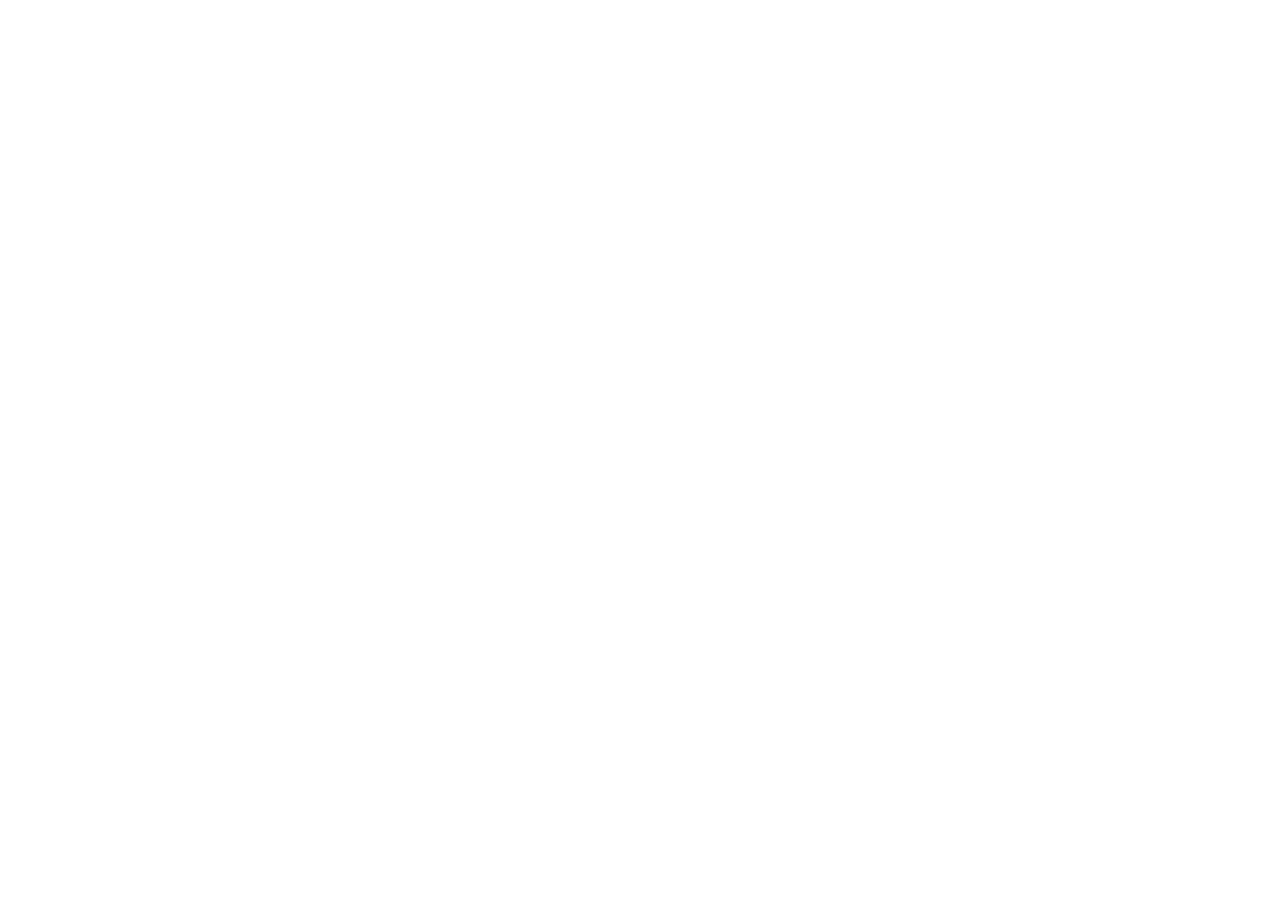
==== index.html @ fe01c3df "ang aking website" ====
<!DOCTYPE html>
<html lang="en">
<head>
    <meta charset="UTF-8">
    <meta name="viewport" content="width=device-width, initial-scale=1.0">
    <title>hi pooo</title>
</head>
<body>
    
</body>
</html>
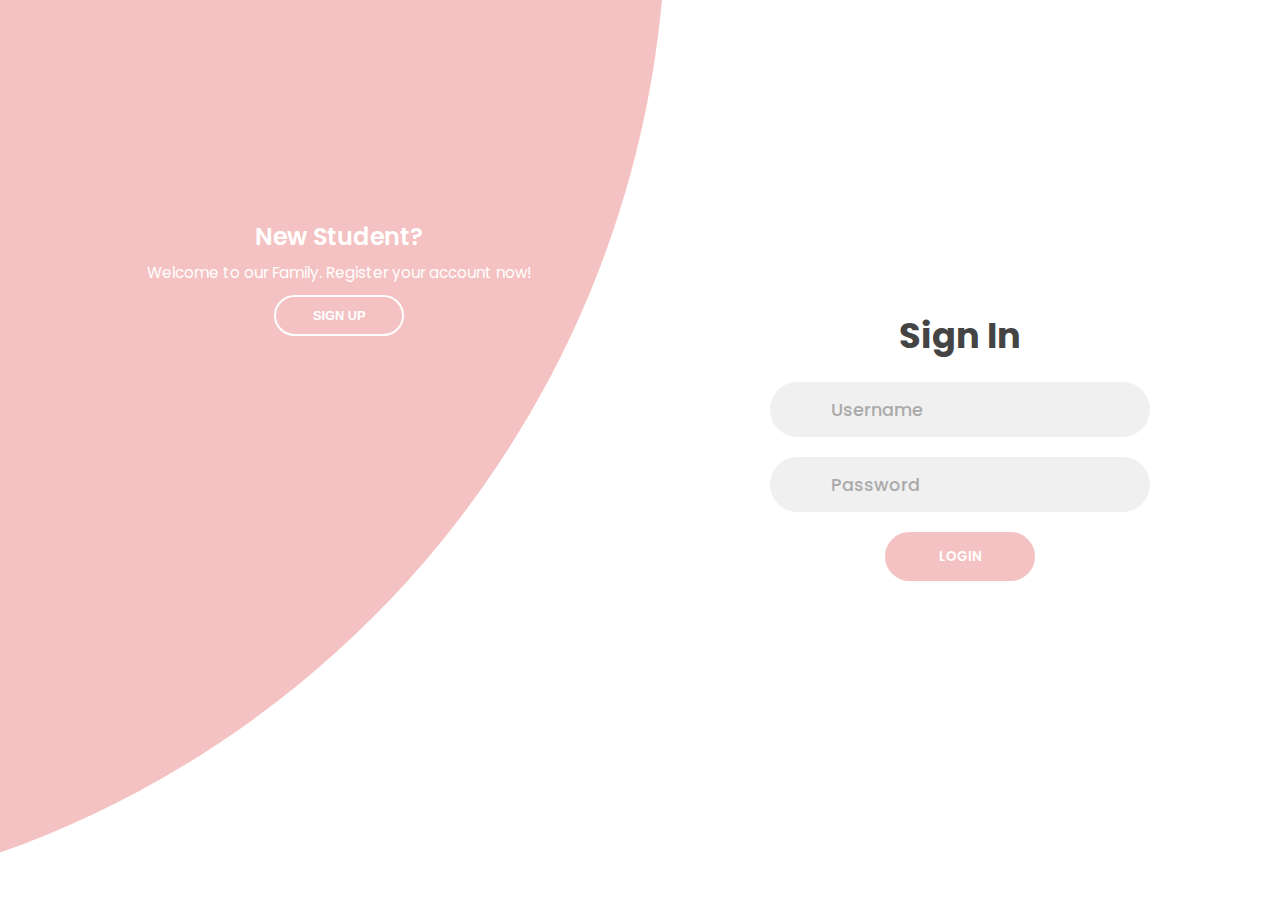
==== commit bddcd3f6: "Add files via upload" ====
--- a/index.html
+++ b/index.html
@@ -1,11 +1,97 @@
 <!DOCTYPE html>
 <html lang="en">
-<head>
-    <meta charset="UTF-8">
-    <meta name="viewport" content="width=device-width, initial-scale=1.0">
-    <title>hi pooo</title>
-</head>
-<body>
-    
-</body>
-</html>+  <head>
+    <meta charset="UTF-8" />
+    <meta name="viewport" content="width=device-width, initial-scale=1.0" />
+    <title>SignIn&SignUp</title>
+    <link rel="stylesheet" type="text/css" href="./style.css" />
+    <script
+      src="https://kit.fontawesome.com/64d58efce2.js"
+      crossorigin="anonymous"
+    ></script>
+  
+  </head>
+  <body>
+    <div class="container">
+      <div class="forms-container">
+        <div class="signin-signup">
+          <form action="" class="sign-in-form">
+            <h2 class="title">Sign In</h2>
+            <div class="input-field">
+              <i class="fas fa-user"></i>
+              <input type="text" placeholder="Username" />
+            </div>
+            <div class="input-field">
+              <i class="fas fa-lock"></i>
+              <input type="password" placeholder="Password" />
+            </div>
+            <input type="submit" value="Login" class="btn solid" />
+          </form>
+
+
+          <form action="" class="sign-up-form">
+            <h2 class="title">Registration</h2>
+            <div class="input-field">
+              <i class="fas fa-user"></i>
+              <input type="text" placeholder="Full Name" />
+            </div>
+            <div class="input-field">
+              <i class="fas fa-user"></i>
+              <input type="text" placeholder="Username" />
+            </div>
+            <div class="input-field">
+              <i class="fas fa-envelope"></i>
+              <input type="email" placeholder="Email" />
+            </div>
+            <div class="input-field">
+              <i class="fas fa-phone"></i>
+              <input type="text" placeholder="Phone Number" />
+            </div>
+            <div class="input-field">
+              <i class="fas fa-lock"></i>
+              <input type="password" placeholder="Password" />
+            </div>
+            <div class="input-field">
+              <i class="fas fa-lock"></i>
+              <input type="password" placeholder="Confirm Password" />
+            </div>
+            <div class="radio-field">
+              <p>Gender</p>
+              <input type="radio" id="radio-btn" name="radio-btn">
+              <label for="radio-btn">Male</label>
+
+              <input type="radio" id="radio-btn" name="radio-btn">
+              <label for="radio-btn">Female</label>
+
+              <input type="radio" id="radio-btn" name="radio-btn">
+              <label for="radio-btn">Other</label>
+            </div>
+            <input type="submit" value="Sign Up" class="btn solid" />
+          </form>
+        </div>
+      </div>
+      <div class="panels-container">
+
+        <div class="panel left-panel">
+            <div class="content">
+                <h3>New Student?</h3>
+                <p>Welcome to our Family. Register your account now!</p>
+                <button class="btn transparent" id="sign-up-btn">Sign Up</button>
+            </div>
+            <img src="./img/school_logo.png" class="image" alt="">
+        </div>
+
+        <div class="panel right-panel">
+            <div class="content">
+                <h3>One of us? Register Now!</h3>
+                <p>The future belongs to those who believe in the beauty of their dreams.</p>
+                <button class="btn transparent" id="sign-in-btn">Sign In</button>
+            </div>
+            <img src="./img/school_logo.png" class="image" alt="">
+        </div>
+      </div>
+    </div>
+
+    <script src="./app.js"></script>
+  </body>
+</html>
--- a/style.css
+++ b/style.css
@@ -0,0 +1,404 @@
+@import url("https://fonts.googleapis.com/css2?family=Poppins:wght@200;300;400;500;600;700;800&display=swap");
+
+* {
+  margin: 0;
+  padding: 0;
+  box-sizing: border-box;
+}
+
+body,
+input {
+  font-family: "Poppins", sans-serif;
+}
+
+.container {
+  position: relative;
+  width: 100%;
+  background-color: #fff;
+  min-height: 100vh;
+  overflow: hidden;
+}
+
+.forms-container {
+  position: absolute;
+  width: 100%;
+  height: 100%;
+  top: 0;
+  left: 0;
+}
+
+.signin-signup {
+  position: absolute;
+  top: 50%;
+  transform: translate(-50%, -50%);
+  left: 75%;
+  width: 50%;
+  transition: 1s 0.7s ease-in-out;
+  display: grid;
+  grid-template-columns: 1fr;
+  z-index: 5;
+}
+
+form {
+  display: flex;
+  align-items: center;
+  justify-content: center;
+  flex-direction: column;
+  padding: 0rem 5rem;
+  transition: all 0.2s 0.7s;
+  overflow: hidden;
+  grid-column: 1 / 2;
+  grid-row: 1 / 2;
+}
+
+form.sign-up-form {
+  opacity: 0;
+  z-index: 1;
+}
+
+form.sign-in-form {
+  z-index: 2;
+}
+
+.title {
+  font-size: 2.2rem;
+  color: #444;
+  margin-bottom: 10px;
+}
+
+.input-field {
+  max-width: 380px;
+  width: 100%;
+  background-color: #f0f0f0;
+  margin: 10px 0;
+  height: 55px;
+  border-radius: 55px;
+  display: grid;
+  grid-template-columns: 15% 85%;
+  padding: 0 0.4rem;
+  position: relative;
+}
+.radio-field{
+
+  position: relative;
+
+}
+.input-field i {
+  text-align: center;
+  line-height: 55px;
+  color: #acacac;
+  transition: 0.5s;
+  font-size: 1.1rem;
+}
+
+.input-field input {
+  background: none;
+  outline: none;
+  border: none;
+  line-height: 1;
+  font-weight: 600;
+  font-size: 1.1rem;
+  color: #333;
+}
+
+.input-field input::placeholder {
+  color: #aaa;
+  font-weight: 500;
+}
+
+.social-text {
+  padding: 0.7rem 0;
+  font-size: 1rem;
+}
+
+.social-media {
+  display: flex;
+  justify-content: center;
+}
+
+.social-icon {
+  height: 46px;
+  width: 46px;
+  display: flex;
+  justify-content: center;
+  align-items: center;
+  margin: 0 0.45rem;
+  color: #333;
+  border-radius: 50%;
+  border: 1px solid #333;
+  text-decoration: none;
+  font-size: 1.1rem;
+  transition: 0.3s;
+}
+
+.social-icon:hover {
+  color: #F4C2C2;
+  border-color: #F4C2C2;
+}
+
+.btn {
+  width: 150px;
+  background-color: #F4C2C2;
+  border: none;
+  outline: none;
+  height: 49px;
+  border-radius: 49px;
+  color: #fff;
+  text-transform: uppercase;
+  font-weight: 600;
+  margin: 10px 0;
+  cursor: pointer;
+  transition: 0.5s;
+}
+
+.btn:hover {
+  background-color: #F4C2C2;
+}
+.panels-container {
+  position: absolute;
+  height: 100%;
+  width: 100%;
+  top: 0;
+  left: 0;
+  display: grid;
+  grid-template-columns: repeat(2, 1fr);
+}
+
+.container:before {
+  content: "";
+  position: absolute;
+  height: 2000px;
+  width: 2000px;
+  top: -10%;
+  right: 48%;
+  transform: translateY(-50%);
+  background-image: linear-gradient(-45deg, #F4C2C2 0%, #F4C2C2 100%);
+  transition: 1.8s ease-in-out;
+  border-radius: 50%;
+  z-index: 6;
+}
+
+.image {
+  width: 90%;
+  transition: transform 1.1s ease-in-out;
+  transition-delay: 0.4s;
+}
+
+.panel {
+  display: flex;
+  flex-direction: column;
+  align-items: flex-end;
+  justify-content: space-around;
+  text-align: center;
+  z-index: 6;
+}
+
+.left-panel {
+  pointer-events: all;
+  padding: 3rem 17% 2rem 12%;
+}
+
+.right-panel {
+  pointer-events: none;
+  padding: 3rem 12% 2rem 17%;
+}
+
+.panel .content {
+  color: #fff;
+  transition: transform 0.9s ease-in-out;
+  transition-delay: 0.6s;
+}
+
+.panel h3 {
+  font-weight: 600;
+  line-height: 1;
+  font-size: 1.5rem;
+}
+
+.panel p {
+  font-size: 0.95rem;
+  padding: 0.7rem 0;
+}
+
+.btn.transparent {
+  margin: 0;
+  background: none;
+  border: 2px solid #fff;
+  width: 130px;
+  height: 41px;
+  font-weight: 600;
+  font-size: 0.8rem;
+}
+
+.right-panel .image,
+.right-panel .content {
+  transform: translateX(800px);
+}
+
+/* ANIMATION */
+
+.container.sign-up-mode:before {
+  transform: translate(100%, -50%);
+  right: 52%;
+}
+
+.container.sign-up-mode .left-panel .image,
+.container.sign-up-mode .left-panel .content {
+  transform: translateX(-800px);
+}
+
+.container.sign-up-mode .signin-signup {
+  left: 25%;
+}
+
+.container.sign-up-mode form.sign-up-form {
+  opacity: 1;
+  z-index: 2;
+}
+
+.container.sign-up-mode form.sign-in-form {
+  opacity: 0;
+  z-index: 1;
+}
+
+.container.sign-up-mode .right-panel .image,
+.container.sign-up-mode .right-panel .content {
+  transform: translateX(0%);
+}
+
+.container.sign-up-mode .left-panel {
+  pointer-events: none;
+}
+
+.container.sign-up-mode .right-panel {
+  pointer-events: all;
+}
+
+@media (max-width: 1000px) {
+  .container {
+    min-height: 1000px;
+    height: 100vh;
+  }
+  .signin-signup {
+    width: 100%;
+    top: 95%;
+    transform: translate(-50%, -100%);
+    transition: 1s 0.8s ease-in-out;
+  }
+
+  .signin-signup,
+  .container.sign-up-mode .signin-signup {
+    left: 50%;
+  }
+
+  .panels-container {
+    grid-template-columns: 1fr;
+    grid-template-rows: 1fr 2fr 1fr;
+  }
+
+  .panel {
+    flex-direction: row;
+    justify-content: space-around;
+    align-items: center;
+    padding: 2.5rem 8%;
+    grid-column: 1 / 2;
+  }
+
+  .right-panel {
+    grid-row: 3 / 4;
+  }
+
+  .left-panel {
+    grid-row: 1 / 2;
+  }
+
+  .image {
+    width: 200px;
+    transition: transform 0.9s ease-in-out;
+    transition-delay: 0.6s;
+  }
+
+  .panel .content {
+    padding-right: 15%;
+    transition: transform 0.9s ease-in-out;
+    transition-delay: 0.8s;
+  }
+
+  .panel h3 {
+    font-size: 1.2rem;
+  }
+
+  .panel p {
+    font-size: 0.7rem;
+    padding: 0.5rem 0;
+  }
+
+  .btn.transparent {
+    width: 110px;
+    height: 35px;
+    font-size: 0.7rem;
+  }
+
+  .container:before {
+    width: 1500px;
+    height: 1500px;
+    transform: translateX(-50%);
+    left: 30%;
+    bottom: 68%;
+    right: initial;
+    top: initial;
+    transition: 2s ease-in-out;
+  }
+
+  .container.sign-up-mode:before {
+    transform: translate(-50%, 100%);
+    bottom: 32%;
+    right: initial;
+  }
+
+  .container.sign-up-mode .left-panel .image,
+  .container.sign-up-mode .left-panel .content {
+    transform: translateY(-300px);
+  }
+
+  .container.sign-up-mode .right-panel .image,
+  .container.sign-up-mode .right-panel .content {
+    transform: translateY(0px);
+  }
+
+  .right-panel .image,
+  .right-panel .content {
+    transform: translateY(300px);
+  }
+
+  .container.sign-up-mode .signin-signup {
+    top: 5%;
+    transform: translate(-50%, 0);
+  }
+}
+
+@media (max-width: 570px) {
+  form {
+    padding: 0 1.5rem;
+  }
+
+  .image {
+    display: none;
+  }
+  .panel .content {
+    padding: 0.5rem 1rem;
+  }
+  .container {
+    padding: 1.5rem;
+  }
+
+  .container:before {
+    bottom: 72%;
+    left: 50%;
+  }
+
+  .container.sign-up-mode:before {
+    bottom: 28%;
+    left: 50%;
+  }
+}